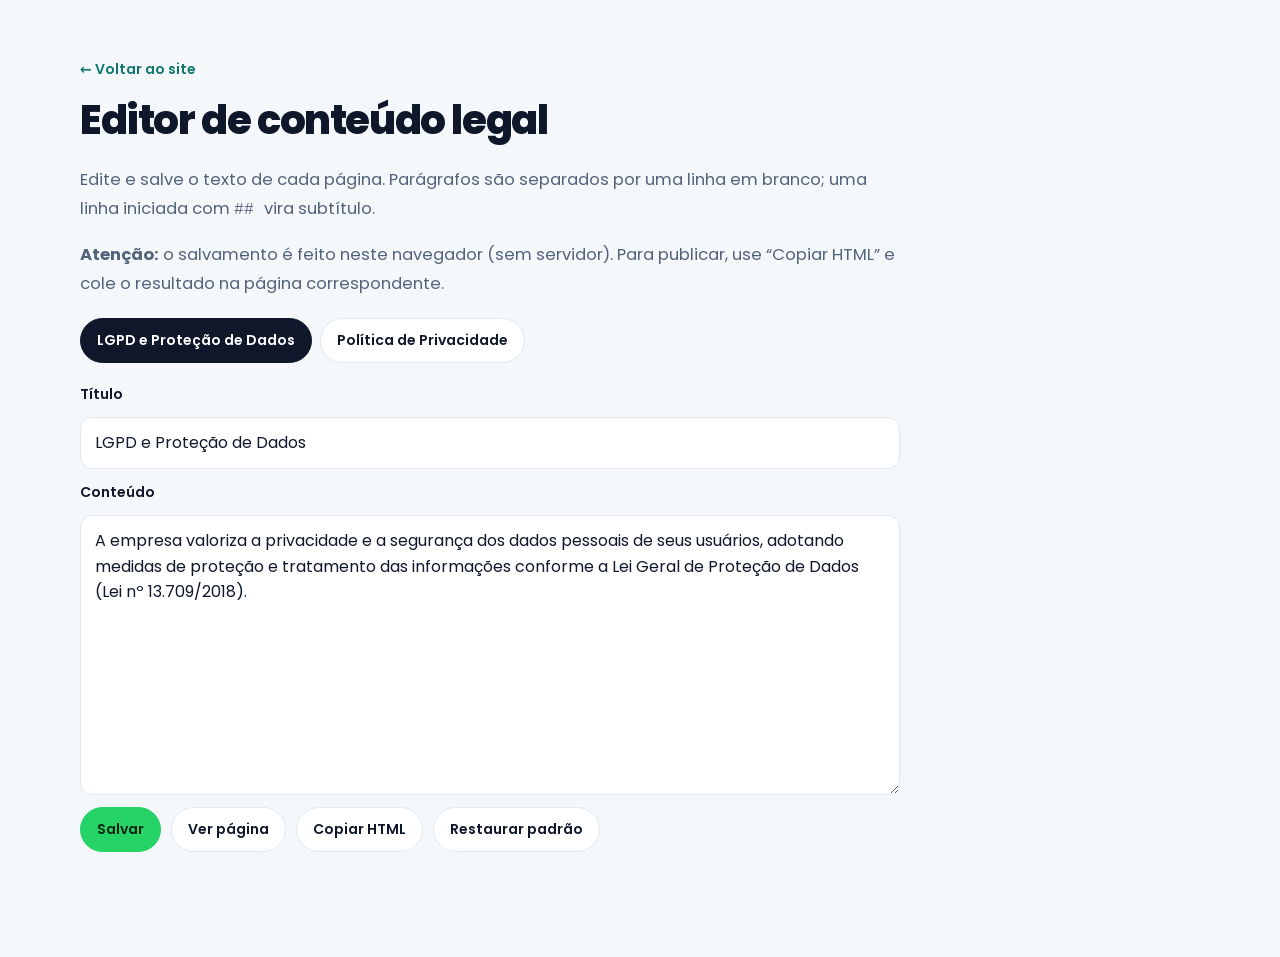
==== admin-conteudo/index.html @ b0729190 "feat: add legal content management system and local dev server - Add local development server (_srv." ====
<!DOCTYPE html>
<html lang="pt-BR">
<head>
<meta charset="UTF-8">
<meta name="viewport" content="width=device-width, initial-scale=1">
<meta name="robots" content="noindex,nofollow">
<title>Editor de conteúdo legal | ON Solutions Brasil</title>
<link rel="icon" type="image/png" href="../assets/img/on-solutions-logo.png">
<link href="https://fonts.googleapis.com/css2?family=Poppins:wght@400;500;600;700;800&display=swap" rel="stylesheet">
<link rel="stylesheet" href="../css/styles.css?v=3">
</head>
<body>
<main class="legal"><div class="w"><div class="legal-box">
  <a class="legal-back" href="../">&larr; Voltar ao site</a>
  <h1 class="t2">Editor de conteúdo legal</h1>
  <p>Edite e salve o texto de cada página. Parágrafos são separados por uma linha em branco; uma linha iniciada com <code>## </code> vira subtítulo.</p>
  <p><strong>Atenção:</strong> o salvamento é feito neste navegador (sem servidor). Para publicar, use “Copiar HTML” e cole o resultado na página correspondente.</p>

  <div class="ed-tabs" role="tablist" aria-label="Página">
    <button type="button" role="tab" data-page="lgpd" aria-selected="true">LGPD e Proteção de Dados</button>
    <button type="button" role="tab" data-page="politica-de-privacidade" aria-selected="false">Política de Privacidade</button>
  </div>

  <form class="ed" id="ed" autocomplete="off">
    <label for="ed-title">Título</label>
    <input id="ed-title" type="text" maxlength="120">
    <label for="ed-body">Conteúdo</label>
    <textarea id="ed-body"></textarea>
    <div class="ed-act">
      <button type="submit" class="pri">Salvar</button>
      <button type="button" id="ed-view">Ver página</button>
      <button type="button" id="ed-copy">Copiar HTML</button>
      <button type="button" id="ed-reset">Restaurar padrão</button>
    </div>
    <div class="ed-msg" id="ed-msg" role="status" aria-live="polite"></div>
  </form>
</div></div></main>
<script src="../js/legal.js?v=1"></script>
<script>
(function () {
  "use strict";
  var DEFAULTS = {
    "lgpd": {
      title: "LGPD e Proteção de Dados",
      body: "A empresa valoriza a privacidade e a segurança dos dados pessoais de seus usuários, adotando medidas de proteção e tratamento das informações conforme a Lei Geral de Proteção de Dados (Lei nº 13.709/2018)."
    },
    "politica-de-privacidade": {
      title: "Política de Privacidade",
      body: "As informações fornecidas pelos usuários, como nome, e-mail e telefone, poderão ser utilizadas para atendimento, comunicação e prestação dos serviços oferecidos pela empresa, respeitando as finalidades informadas e a legislação aplicável."
    }
  };
  var cur = "lgpd";
  var t = document.getElementById("ed-title"), b = document.getElementById("ed-body"), m = document.getElementById("ed-msg");
  function msg(s) { m.textContent = s; }
  function esc(s) { return s.replace(/&/g, "&amp;").replace(/</g, "&lt;").replace(/>/g, "&gt;"); }
  function load() {
    var d = window.ONLegal.load(cur) || DEFAULTS[cur];
    t.value = d.title; b.value = d.body; msg("");
  }
  document.querySelectorAll("[data-page]").forEach(function (btn) {
    btn.addEventListener("click", function () {
      cur = btn.getAttribute("data-page");
      document.querySelectorAll("[data-page]").forEach(function (o) { o.setAttribute("aria-selected", String(o === btn)); });
      load();
    });
  });
  document.getElementById("ed").addEventListener("submit", function (e) {
    e.preventDefault();
    if (!t.value.trim() || !b.value.trim()) { msg("Preencha título e conteúdo."); return; }
    window.ONLegal.save(cur, { title: t.value.trim(), body: b.value });
    msg("Conteúdo salvo.");
  });
  document.getElementById("ed-view").addEventListener("click", function () { window.open("../" + cur + "/", "_blank"); });
  document.getElementById("ed-reset").addEventListener("click", function () {
    window.ONLegal.reset(cur); load(); msg("Conteúdo padrão restaurado.");
  });
  document.getElementById("ed-copy").addEventListener("click", function () {
    var html = "<h1 class=\"t2 legal-h\">" + esc(t.value.trim()) + "</h1>\n" +
      b.value.replace(/\r\n/g, "\n").split(/\n{2,}/).map(function (x) { return x.trim(); }).filter(Boolean).map(function (x) {
        return x.indexOf("## ") === 0 ? "<h2>" + esc(x.slice(3)) + "</h2>" : "<p>" + esc(x) + "</p>";
      }).join("\n");
    if (navigator.clipboard) navigator.clipboard.writeText(html).then(function () { msg("HTML copiado."); }, function () { msg("Não foi possível copiar."); });
    else msg("Copiar não é suportado neste navegador.");
  });
  load();
})();
</script>
</body>
</html>
---- css/styles.css ----
:root{
  --ink:#0B1220;
  --navy:#0F172A;
  --bg:#F5F8FB;
  --line:#E2E8F0;
  --text:#0F172A;
  --soft:#52627A;
  --mint:#5EEAD4;
  --teal:#0D9488;
  --tealD:#0F766E;
  --wa:#25D366;
  --waD:#1EBE5B;
  --font:"Poppins","Segoe UI",system-ui,-apple-system,sans-serif;
}
*,*::before,*::after{box-sizing:border-box}
html{scroll-behavior:smooth;-webkit-text-size-adjust:100%}
body{margin:0;font-family:var(--font);color:var(--text);background:var(--bg);line-height:1.6;font-size:16px;-webkit-font-smoothing:antialiased;overflow-x:hidden}
h1,h2,h3,p,ul{margin:0}
ul{padding:0;list-style:none}
a{color:inherit}
img{display:block;max-width:100%}
.w{width:min(1120px,100% - 40px);margin-inline:auto}
:focus-visible{outline:3px solid var(--teal);outline-offset:3px;border-radius:10px}
.top :focus-visible,.hero :focus-visible,.proof :focus-visible,.final :focus-visible,.sticky :focus-visible{outline-color:var(--mint)}

/* ---------- Header ---------- */
.top{position:sticky;top:0;z-index:50;background:rgba(11,18,32,.92);backdrop-filter:blur(12px);-webkit-backdrop-filter:blur(12px);border-bottom:1px solid rgba(255,255,255,.08);transition:transform .3s ease}
.top.hide{transform:translateY(-100%)}
.top-in{display:flex;align-items:center;justify-content:space-between;height:60px;gap:12px}
.brand{display:flex;align-items:center;gap:10px;color:#fff;font-weight:600;font-size:15px;letter-spacing:-.02em;white-space:nowrap}
.brand img{width:32px;height:32px}
/* Marca textual (placeholder do logotipo raster da ON Solutions) */
.brand-mark{flex:none;width:32px;height:32px;border-radius:9px;background:linear-gradient(135deg,#0F2D3A,#134E4A);color:var(--mint);font-weight:800;font-size:13px;letter-spacing:.02em;display:grid;place-items:center}
.top-r{display:flex;align-items:center;gap:18px}
.top-phone{display:none;color:#CBD5E1;font-weight:500;font-size:15px;text-decoration:none}
.top-phone:hover{color:var(--mint)}
.top-btn{display:inline-flex;align-items:center;gap:8px;background:var(--wa);color:#06240F;font-weight:700;font-size:14px;padding:10px 16px;border-radius:999px;text-decoration:none;white-space:nowrap}
.top-btn svg{width:18px;height:18px;fill:currentColor}
@media(max-width:400px){.brand .br{display:none}}

/* ---------- Hero ---------- */
.hero{background:radial-gradient(90% 70% at 100% 0%,rgba(94,234,212,.22),transparent 60%),radial-gradient(80% 60% at 0% 100%,rgba(13,148,136,.32),transparent 62%),linear-gradient(165deg,#0B1220 0%,#0F2D3A 62%,#134E4A 100%);color:#fff;padding:40px 0 64px}
.hero-grid{display:grid;gap:40px}
.badge{display:inline-flex;align-items:center;gap:8px;font-size:13px;font-weight:600;color:var(--mint);background:rgba(94,234,212,.10);border:1px solid rgba(94,234,212,.30);padding:7px 14px;border-radius:999px}
.badge i{width:8px;height:8px;border-radius:50%;background:var(--mint);animation:ping 2s infinite}
@keyframes ping{0%{box-shadow:0 0 0 0 rgba(94,234,212,.6)}70%,100%{box-shadow:0 0 0 10px rgba(94,234,212,0)}}
.h{font-size:clamp(29px,8.4vw,54px);line-height:1.08;font-weight:800;letter-spacing:-.04em;margin-top:22px}
.h mark{background:none;color:var(--mint)}
.sub{margin-top:22px;font-size:clamp(17px,4.5vw,20px);line-height:1.6;color:#CBD7E4;max-width:560px}
.points{display:none}
.trust{display:flex;flex-wrap:wrap;gap:12px 20px;margin-top:30px;font-size:13.5px;color:#B7C6D8}
.trust span{display:inline-flex;align-items:center;gap:7px}
.trust span::before,.points li::before,.offer li::before{content:"";flex:none;width:16px;height:16px;border-radius:50%;background:var(--mint) url("data:image/svg+xml,%3Csvg xmlns='http://www.w3.org/2000/svg' viewBox='0 0 24 24' fill='none' stroke='%230B1220' stroke-width='4' stroke-linecap='round' stroke-linejoin='round'%3E%3Cpath d='M5 12.5l4.5 4.5L19 7.5'/%3E%3C/svg%3E") center/10px no-repeat}

/* ---------- Card WhatsApp (hero) ---------- */
.chat{display:block;text-decoration:none;color:#fff;background:rgba(255,255,255,.06);border:1px solid rgba(255,255,255,.14);border-radius:28px;padding:20px;backdrop-filter:blur(8px);-webkit-backdrop-filter:blur(8px)}
.chat-head{display:flex;align-items:center;gap:10px;padding:4px 6px 16px;border-bottom:1px solid rgba(255,255,255,.10)}
.chat-head img{width:38px;height:38px;border-radius:50%;background:#0B1220;padding:4px}
/* Marca textual (placeholder do logotipo raster da ON Solutions) no card do WhatsApp */
.chat-mark{flex:none;width:38px;height:38px;border-radius:50%;background:#0B1220;color:var(--mint);font-weight:800;font-size:14px;display:grid;place-items:center}
.chat-head b{display:block;font-size:15px;line-height:1.2}
.chat-head small{font-size:12px;color:#9FB2C7}
.chat-body{padding:22px 4px 6px;display:flex;flex-direction:column;gap:16px}
.bubble{align-self:flex-end;max-width:92%;background:#005C4B;color:#E9FFF7;border-radius:16px 16px 4px 16px;padding:15px 17px;font-size:15px;line-height:1.45;box-shadow:0 8px 18px -10px rgba(0,0,0,.6)}
.chat-hint{font-size:12.5px;color:#9FB2C7;text-align:center}

/* ---------- CTA ---------- */
.cta{position:relative;display:flex;align-items:center;justify-content:center;gap:12px;width:100%;min-height:62px;padding:16px 22px;border-radius:18px;background:var(--wa);color:#06240F;font-family:inherit;font-weight:700;font-size:18px;line-height:1.2;text-decoration:none;text-align:center;box-shadow:0 14px 34px -10px rgba(37,211,102,.65),inset 0 -3px 0 rgba(0,0,0,.12);overflow:hidden;transition:transform .15s,background .15s;-webkit-tap-highlight-color:transparent}
.cta:hover{background:var(--waD)}
.cta:active{transform:translateY(1px) scale(.99)}
.cta svg{width:26px;height:26px;flex:none;fill:currentColor}
.cta .arr{width:22px;height:22px;fill:none;stroke:currentColor;stroke-width:2.6;stroke-linecap:round;stroke-linejoin:round}
.cta::after{content:"";position:absolute;inset:0;background:linear-gradient(110deg,transparent 30%,rgba(255,255,255,.45) 50%,transparent 70%);transform:translateX(-120%);animation:shine 3.4s ease-in-out infinite;pointer-events:none}
@keyframes shine{0%,55%{transform:translateX(-120%)}100%{transform:translateX(120%)}}

/* ---------- Secoes ---------- */
.sec{padding:76px 0}
.sec-w{background:#fff}
.eyebrow{font-size:13px;font-weight:700;color:var(--tealD);letter-spacing:.02em}
.t2{font-size:clamp(26px,6.8vw,40px);line-height:1.14;font-weight:800;letter-spacing:-.035em;margin-top:14px}
.lead2{margin-top:18px;color:var(--soft);font-size:16.5px;line-height:1.65;max-width:600px}

/* ---------- Dores ---------- */
.pains{display:grid;gap:16px;margin-top:36px}
.pain{display:flex;align-items:center;gap:14px;width:100%;min-height:80px;padding:18px 20px;border-radius:18px;background:#fff;border:1.5px solid var(--line);font-family:inherit;font-weight:600;font-size:17px;line-height:1.4;letter-spacing:-.01em;color:inherit;text-align:left;cursor:pointer;transition:border-color .15s,background .15s,transform .15s;-webkit-tap-highlight-color:transparent}
.pain:hover{border-color:#9DDBB8}
.pain:active{transform:scale(.99)}
.pain .qt{flex:1}
.pain .ck{flex:none;width:30px;height:30px;border-radius:50%;border:2px solid #C5D0DD;display:grid;place-items:center;transition:background .15s,border-color .15s}
.pain .ck svg{width:16px;height:16px;fill:none;stroke:#fff;stroke-width:3.4;stroke-linecap:round;stroke-linejoin:round;opacity:0}
.pain[aria-pressed=true]{border-color:var(--wa);background:#F0FFF6}
.pain[aria-pressed=true] .ck{background:var(--wa);border-color:var(--wa)}
.pain[aria-pressed=true] .ck svg{opacity:1}
.pains-hint{margin-top:22px;font-size:14px;color:var(--soft);text-align:center;min-height:21px}

/* ---------- Beneficios ---------- */
.bens{display:grid;gap:20px;margin-top:40px}
.ben{background:var(--bg);border:1px solid var(--line);border-radius:22px;padding:28px 26px}
.bi{width:46px;height:46px;border-radius:14px;background:linear-gradient(135deg,#0F2D3A,#134E4A);display:grid;place-items:center;margin-bottom:20px}
.bi svg{width:24px;height:24px;stroke:var(--mint);fill:none;stroke-width:2;stroke-linecap:round;stroke-linejoin:round}
.ben h3{font-size:18px;font-weight:700;letter-spacing:-.02em;line-height:1.25}
.ben p{margin-top:10px;color:var(--soft);font-size:15px;line-height:1.6}

/* ---------- Clientes e indicadores ---------- */
.proof{background:#0B1220;color:#fff}
.proof .eyebrow{color:var(--mint)}
.stats{display:grid;grid-template-columns:1fr 1fr;gap:16px;margin-top:34px}
.stat{background:rgba(255,255,255,.06);border:1px solid rgba(255,255,255,.12);border-radius:18px;padding:22px}
.stat b{display:block;font-size:34px;font-weight:800;letter-spacing:-.04em;line-height:1;color:var(--mint)}
.stat span{display:block;margin-top:6px;font-size:13px;color:#B7C6D8}
.stat.wide{grid-column:1/-1}
.stat.wide b{font-size:26px}

/* ---------- Carrossel ---------- */
.marq{margin-top:36px;overflow-x:auto;scrollbar-width:none;-webkit-mask-image:linear-gradient(90deg,transparent,#000 8%,#000 92%,transparent);mask-image:linear-gradient(90deg,transparent,#000 8%,#000 92%,transparent)}
.marq::-webkit-scrollbar{display:none}
.marq.is-looping{overflow:hidden}
.track{display:flex;width:max-content}
.marq.is-looping .track{animation:mq var(--dur,40s) linear infinite;will-change:transform}
.marq.is-looping.is-paused .track{animation-play-state:paused}
@keyframes mq{to{transform:translateX(calc(-1 * var(--shift,50%)))}}
.chip{flex:none;width:176px;height:70px;margin-right:16px;background:#fff;border-radius:14px;display:flex;align-items:center;justify-content:center;padding:10px 16px}
.chip img{max-width:136px;max-height:42px;width:auto;height:auto;object-fit:contain}
.chip .wm{font-weight:700;font-size:19px;letter-spacing:-.03em;color:#0F172A}

/* ---------- Como funciona ---------- */
.steps2{display:grid;gap:16px;margin-top:34px}
.st{display:flex;gap:18px;align-items:flex-start;background:#fff;border:1px solid var(--line);border-radius:22px;padding:24px 22px}
.st .n{flex:none;width:44px;height:44px;border-radius:14px;background:var(--navy);color:var(--mint);font-weight:800;font-size:20px;display:grid;place-items:center}
.st b{display:block;font-size:17px;line-height:1.3}
.st p{color:var(--soft);font-size:15px;margin-top:6px;line-height:1.6}

/* ---------- Oferta ---------- */
.offer{background:linear-gradient(160deg,#0F2D3A,#134E4A);border-radius:28px;color:#fff;padding:34px 26px}
.offer .t2{margin-top:10px}
.offer ul{display:grid;gap:16px;margin:24px 0 0}
.offer li{display:flex;gap:12px;align-items:flex-start;font-size:16.5px;line-height:1.4}
.offer li::before{margin-top:2px;width:20px;height:20px;background-size:12px}

/* ---------- FAQ ---------- */
.faq{display:grid;gap:14px;margin-top:34px}
details{background:#fff;border:1px solid var(--line);border-radius:16px}
summary{cursor:pointer;list-style:none;padding:22px;font-weight:600;font-size:16.5px;display:flex;justify-content:space-between;gap:12px;align-items:center;min-height:58px;-webkit-tap-highlight-color:transparent}
summary::-webkit-details-marker{display:none}
summary::after{content:"+";font-size:26px;line-height:1;color:var(--tealD);flex:none}
details[open] summary::after{content:"\2013"}
details p{padding:0 22px 22px;color:var(--soft);font-size:15.5px;line-height:1.7}
/* Centraliza todo o bloco da secao de duvidas (cabecalho + faq) */
#duvidas .eyebrow,#duvidas .t2{text-align:center}
#duvidas .eyebrow,#duvidas .t2,#duvidas .faq{max-width:820px;margin-left:auto;margin-right:auto}

/* ---------- CTA final ---------- */
.final{background:radial-gradient(90% 80% at 50% 0%,rgba(94,234,212,.18),transparent 60%),#0B1220;color:#fff;text-align:center;padding:84px 0 92px}
.final .h2{font-size:clamp(28px,7.4vw,44px);font-weight:800;letter-spacing:-.04em;line-height:1.08}
.final p.lead3{color:#C0CEDC;margin:20px auto 0;max-width:520px;font-size:16.5px;line-height:1.65}
.note{margin-top:18px;font-size:13.5px;color:#93A7BD}

/* ---------- Footer ---------- */
.foot{background:#070D18;color:#8FA2B8;padding:40px 0 calc(28px + 84px);font-size:13.5px}
.foot-in{display:grid;gap:14px}
.foot a{color:#B7C6D8;text-decoration:none}
.foot a:hover{text-decoration:underline}
.foot .lk{display:flex;flex-wrap:wrap;gap:6px 18px}

/* ---------- Botao fixo ---------- */
.sticky{position:fixed;left:0;right:0;bottom:0;z-index:60;padding:10px 14px calc(10px + env(safe-area-inset-bottom));background:rgba(11,18,32,.94);backdrop-filter:blur(12px);-webkit-backdrop-filter:blur(12px);border-top:1px solid rgba(255,255,255,.10);animation:up .5s .5s both}
@keyframes up{from{transform:translateY(110%)}to{transform:none}}
.sticky .cta{min-height:58px;font-size:17px;max-width:520px;margin-inline:auto;box-shadow:0 10px 26px -10px rgba(37,211,102,.6),inset 0 -3px 0 rgba(0,0,0,.12)}

/* ---------- Breakpoints pequenos ---------- */
@media(max-width:430px){.cta .arr{display:none}.cta{padding:16px 16px;font-size:17px;gap:10px}}
@media(max-width:400px){}
@media(max-width:380px){.w{width:min(1120px,100% - 32px)}.cta,.sticky .cta{font-size:16px;gap:10px;padding:14px 14px}}
@media(max-width:340px){.cta,.sticky .cta{font-size:14.5px;gap:8px;padding:14px 10px}.cta svg{width:22px;height:22px}}

/* ---------- Desktop ---------- */
@media(min-width:860px){
  .w{width:min(1120px,100% - 64px)}
  .top-in{height:68px}
  .top-phone{display:block}
  .hero{padding:96px 0 120px}
  .hero-grid{grid-template-columns:1.1fr .9fr;align-items:center;gap:80px}
  .points{display:grid;gap:10px;margin-top:20px;font-size:16.5px;color:#E2E8F0}
  .points li{display:flex;gap:10px;align-items:center}
  .sec{padding:120px 0}
  .lead2{font-size:17.5px}
  .pains{grid-template-columns:1fr 1fr;gap:20px}
  .bens{grid-template-columns:repeat(4,1fr);gap:24px}
  .steps2{grid-template-columns:repeat(3,1fr);gap:20px}
  .stats{grid-template-columns:repeat(3,1fr)}
  .stat.wide{grid-column:auto}
  .stat.wide b{font-size:26px}
  .offer{padding:52px 56px;display:grid;grid-template-columns:1.2fr 1fr;gap:48px;align-items:center}
  .offer ul{margin:0}
  .foot-in{grid-template-columns:1fr auto;align-items:center}
  .faq{max-width:820px;margin-left:auto;margin-right:auto}
}

/* ---------- Reduzir movimento ---------- */
@media(prefers-reduced-motion:reduce){
  *{animation:none!important;transition:none!important}
  html{scroll-behavior:auto}
}

/* ---------- Paginas legais e editor de conteudo ---------- */
.legal{padding:56px 0 72px;min-height:60vh}
.legal-box{max-width:820px}
.legal-box h1{margin:0 0 22px}
.legal-box h2{font-size:20px;font-weight:700;letter-spacing:-.02em;margin:28px 0 8px}
.legal-box p{color:var(--soft);font-size:16.5px;line-height:1.75;margin:0 0 16px}
.legal-back{display:inline-block;margin-bottom:18px;font-size:14px;color:var(--tealD);text-decoration:none;font-weight:600}
.legal-back:hover{text-decoration:underline}
.ed{display:grid;gap:12px;margin-top:20px}
.ed label{font-weight:600;font-size:14px}
.ed input,.ed textarea{width:100%;box-sizing:border-box;font:inherit;padding:12px 14px;border:1px solid var(--line);border-radius:12px;background:#fff;color:var(--text)}
.ed textarea{min-height:280px;resize:vertical;line-height:1.6}
.ed-tabs{display:flex;gap:8px;flex-wrap:wrap;margin-top:20px}
.ed-tabs button,.ed-act button{font:inherit;font-weight:600;font-size:14px;padding:10px 16px;border-radius:999px;border:1px solid var(--line);background:#fff;color:var(--text);cursor:pointer}
.ed-tabs button[aria-selected=true]{background:var(--navy);color:#fff;border-color:var(--navy)}
.ed-act{display:flex;gap:10px;flex-wrap:wrap}
.ed-act .pri{background:var(--wa);border-color:var(--wa);color:#06240F}
.ed-msg{min-height:22px;font-size:14px;color:var(--tealD);font-weight:600}
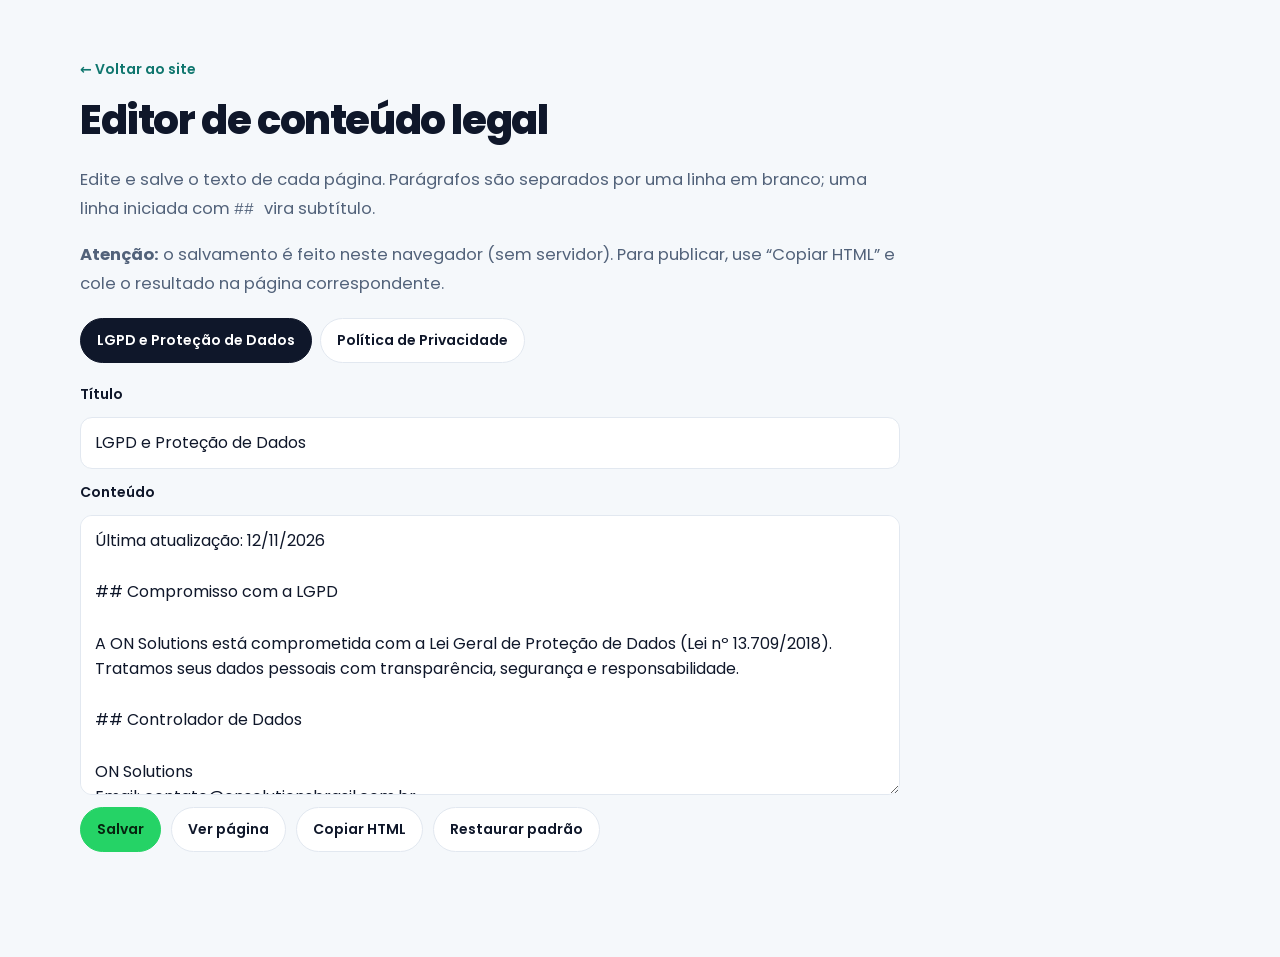
==== commit c611a2c6: "feat(legal): update LGPD and privacy policy content with comprehensive compliance details - Remove t" ====
--- a/admin-conteudo/index.html
+++ b/admin-conteudo/index.html
@@ -35,18 +35,57 @@
     <div class="ed-msg" id="ed-msg" role="status" aria-live="polite"></div>
   </form>
 </div></div></main>
-<script src="../js/legal.js?v=1"></script>
+<script src="../js/legal.js?v=2"></script>
 <script>
 (function () {
   "use strict";
+  function J(a) { return a.join("\n\n"); }
   var DEFAULTS = {
     "lgpd": {
       title: "LGPD e Proteção de Dados",
-      body: "A empresa valoriza a privacidade e a segurança dos dados pessoais de seus usuários, adotando medidas de proteção e tratamento das informações conforme a Lei Geral de Proteção de Dados (Lei nº 13.709/2018)."
+      body: J([
+        "Última atualização: 12/11/2026",
+        "## Compromisso com a LGPD",
+        "A ON Solutions está comprometida com a Lei Geral de Proteção de Dados (Lei nº 13.709/2018). Tratamos seus dados pessoais com transparência, segurança e responsabilidade.",
+        "## Controlador de Dados",
+        "ON Solutions\nEmail: contato@onsolutionsbrasil.com.br",
+        "## Bases Legais para Tratamento",
+        "- Consentimento: Newsletter, cookies de marketing\n- Execução de contrato: Prestação de serviços contratados\n- Interesse legítimo: Análises de uso, melhoria dos serviços\n- Obrigação legal: Cumprimento de legislação fiscal e tributária",
+        "## Seus Direitos como Titular",
+        "Conforme a LGPD, você possui os seguintes direitos:",
+        "- Confirmação da existência de tratamento\n- Acesso aos dados\n- Correção de dados incompletos ou desatualizados\n- Anonimização, bloqueio ou eliminação de dados desnecessários\n- Portabilidade dos dados\n- Eliminação dos dados tratados com consentimento\n- Informação sobre compartilhamento\n- Possibilidade de não fornecer consentimento e consequências\n- Revogação do consentimento",
+        "## Como Exercer seus Direitos",
+        "Para exercer qualquer um dos direitos listados acima, entre em contato conosco através do email: contato@onsolutionsbrasil.com.br",
+        "Responderemos sua solicitação em até 15 dias úteis.",
+        "## Segurança",
+        "Implementamos medidas de segurança técnicas e administrativas para proteger os dados pessoais, incluindo criptografia, controle de acesso, backups e monitoramento.",
+        "## Retenção de Dados",
+        "Mantemos seus dados pessoais apenas pelo tempo necessário para as finalidades para as quais foram coletados, ou conforme exigido por lei."
+      ])
     },
     "politica-de-privacidade": {
       title: "Política de Privacidade",
-      body: "As informações fornecidas pelos usuários, como nome, e-mail e telefone, poderão ser utilizadas para atendimento, comunicação e prestação dos serviços oferecidos pela empresa, respeitando as finalidades informadas e a legislação aplicável."
+      body: J([
+        "Última atualização: 12/11/2026",
+        "## 1. Informações que Coletamos",
+        "A ON Solutions coleta informações pessoais que você nos fornece voluntariamente ao entrar em contato, assinar nossa newsletter, solicitar orçamentos ou utilizar nossos serviços. As informações podem incluir:",
+        "- Nome completo\n- Endereço de email\n- Número de telefone\n- Nome da empresa\n- Informações de projeto",
+        "## 2. Como Utilizamos suas Informações",
+        "Utilizamos as informações coletadas para:",
+        "- Responder às suas solicitações e mensagens\n- Enviar orçamentos e propostas comerciais\n- Enviar comunicações sobre nossos serviços (com consentimento)\n- Melhorar nossos serviços e experiência do usuário\n- Cumprir obrigações legais",
+        "## 3. Compartilhamento de Dados",
+        "Não vendemos, alugamos ou compartilhamos suas informações pessoais com terceiros para fins de marketing. Podemos compartilhar informações com:",
+        "- Prestadores de serviço que nos auxiliam na operação do negócio\n- Autoridades legais, quando exigido por lei",
+        "## 4. Segurança dos Dados",
+        "Implementamos medidas técnicas e organizacionais para proteger suas informações contra acesso não autorizado, alteração, divulgação ou destruição.",
+        "## 5. Seus Direitos",
+        "Você tem o direito de:",
+        "- Acessar seus dados pessoais\n- Solicitar correção de dados incorretos\n- Solicitar exclusão de seus dados\n- Revogar consentimento\n- Solicitar portabilidade dos dados",
+        "## 6. Cookies",
+        "Utilizamos cookies para melhorar sua experiência em nosso site. Consulte nossa Política de Cookies para mais informações.",
+        "## 7. Contato",
+        "Para dúvidas sobre esta política ou exercer seus direitos, entre em contato conosco pelo email: contato@onsolutionsbrasil.com.br"
+      ])
     }
   };
   var cur = "lgpd";
@@ -77,7 +116,7 @@
   document.getElementById("ed-copy").addEventListener("click", function () {
     var html = "<h1 class=\"t2 legal-h\">" + esc(t.value.trim()) + "</h1>\n" +
       b.value.replace(/\r\n/g, "\n").split(/\n{2,}/).map(function (x) { return x.trim(); }).filter(Boolean).map(function (x) {
-        return x.indexOf("## ") === 0 ? "<h2>" + esc(x.slice(3)) + "</h2>" : "<p>" + esc(x) + "</p>";
+        var ls = x.split("\n"); if (x.indexOf("## ") === 0) return "<h2>" + esc(x.slice(3)) + "</h2>"; if (ls.every(function (l) { return l.indexOf("- ") === 0; })) return "<ul>" + ls.map(function (l) { return "<li>" + esc(l.slice(2)) + "</li>"; }).join("") + "</ul>"; return "<p>" + esc(x) + "</p>";
       }).join("\n");
     if (navigator.clipboard) navigator.clipboard.writeText(html).then(function () { msg("HTML copiado."); }, function () { msg("Não foi possível copiar."); });
     else msg("Copiar não é suportado neste navegador.");
--- a/css/styles.css
+++ b/css/styles.css
@@ -220,3 +220,8 @@
 .ed-act{display:flex;gap:10px;flex-wrap:wrap}
 .ed-act .pri{background:var(--wa);border-color:var(--wa);color:#06240F}
 .ed-msg{min-height:22px;font-size:14px;color:var(--tealD);font-weight:600}
+.legal-box ul{margin:0 0 16px;padding-left:22px;color:var(--soft);font-size:16.5px;line-height:1.75}
+.legal-box li{margin-bottom:4px}
+.legal .eyebrow{margin-bottom:6px}
+.top-back{color:var(--mint);font-weight:600;font-size:14px;text-decoration:none}
+.top-back:hover{text-decoration:underline}
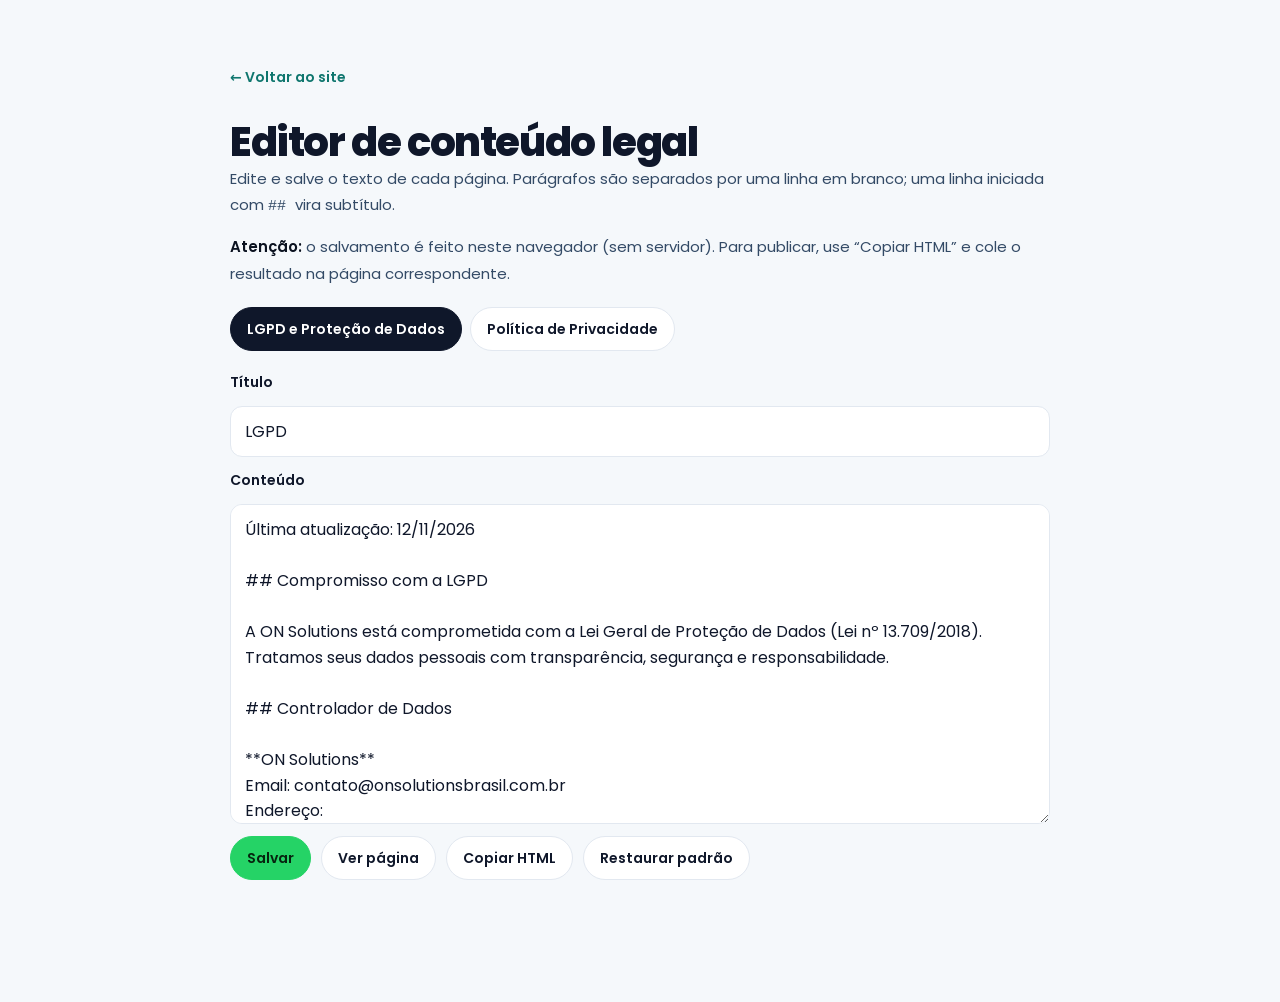
==== commit bd1a47b5: "feat(legal): redesign legal pages with hero section and improve content editor - Add hero section wi" ====
--- a/admin-conteudo/index.html
+++ b/admin-conteudo/index.html
@@ -7,7 +7,7 @@
 <title>Editor de conteúdo legal | ON Solutions Brasil</title>
 <link rel="icon" type="image/png" href="../assets/img/on-solutions-logo.png">
 <link href="https://fonts.googleapis.com/css2?family=Poppins:wght@400;500;600;700;800&display=swap" rel="stylesheet">
-<link rel="stylesheet" href="../css/styles.css?v=3">
+<link rel="stylesheet" href="../css/styles.css?v=4">
 </head>
 <body>
 <main class="legal"><div class="w"><div class="legal-box">
@@ -35,22 +35,22 @@
     <div class="ed-msg" id="ed-msg" role="status" aria-live="polite"></div>
   </form>
 </div></div></main>
-<script src="../js/legal.js?v=2"></script>
+<script src="../js/legal.js?v=3"></script>
 <script>
 (function () {
   "use strict";
   function J(a) { return a.join("\n\n"); }
   var DEFAULTS = {
     "lgpd": {
-      title: "LGPD e Proteção de Dados",
+      title: "LGPD",
       body: J([
         "Última atualização: 12/11/2026",
         "## Compromisso com a LGPD",
         "A ON Solutions está comprometida com a Lei Geral de Proteção de Dados (Lei nº 13.709/2018). Tratamos seus dados pessoais com transparência, segurança e responsabilidade.",
         "## Controlador de Dados",
-        "ON Solutions\nEmail: contato@onsolutionsbrasil.com.br",
+        "**ON Solutions**\nEmail: contato@onsolutionsbrasil.com.br\nEndereço:",
         "## Bases Legais para Tratamento",
-        "- Consentimento: Newsletter, cookies de marketing\n- Execução de contrato: Prestação de serviços contratados\n- Interesse legítimo: Análises de uso, melhoria dos serviços\n- Obrigação legal: Cumprimento de legislação fiscal e tributária",
+        "- **Consentimento:** Newsletter, cookies de marketing\n- **Execução de contrato:** Prestação de serviços contratados\n- **Interesse legítimo:** Análises de uso, melhoria dos serviços\n- **Obrigação legal:** Cumprimento de legislação fiscal e tributária",
         "## Seus Direitos como Titular",
         "Conforme a LGPD, você possui os seguintes direitos:",
         "- Confirmação da existência de tratamento\n- Acesso aos dados\n- Correção de dados incompletos ou desatualizados\n- Anonimização, bloqueio ou eliminação de dados desnecessários\n- Portabilidade dos dados\n- Eliminação dos dados tratados com consentimento\n- Informação sobre compartilhamento\n- Possibilidade de não fornecer consentimento e consequências\n- Revogação do consentimento",
@@ -114,10 +114,10 @@
     window.ONLegal.reset(cur); load(); msg("Conteúdo padrão restaurado.");
   });
   document.getElementById("ed-copy").addEventListener("click", function () {
-    var html = "<h1 class=\"t2 legal-h\">" + esc(t.value.trim()) + "</h1>\n" +
-      b.value.replace(/\r\n/g, "\n").split(/\n{2,}/).map(function (x) { return x.trim(); }).filter(Boolean).map(function (x) {
-        var ls = x.split("\n"); if (x.indexOf("## ") === 0) return "<h2>" + esc(x.slice(3)) + "</h2>"; if (ls.every(function (l) { return l.indexOf("- ") === 0; })) return "<ul>" + ls.map(function (l) { return "<li>" + esc(l.slice(2)) + "</li>"; }).join("") + "</ul>"; return "<p>" + esc(x) + "</p>";
-      }).join("\n");
+    // Mesma marcacao que a pagina publica gera (conteudo interno do <article>)
+    var tmp = document.createElement("div");
+    window.ONLegal.render(tmp, { title: t.value.trim(), body: b.value });
+    var html = tmp.innerHTML.replace(/<\/(p|h2|ul|div|li)>/g, "</$1>\n");
     if (navigator.clipboard) navigator.clipboard.writeText(html).then(function () { msg("HTML copiado."); }, function () { msg("Não foi possível copiar."); });
     else msg("Copiar não é suportado neste navegador.");
   });
--- a/css/styles.css
+++ b/css/styles.css
@@ -202,26 +202,40 @@
   html{scroll-behavior:auto}
 }
 
-/* ---------- Paginas legais e editor de conteudo ---------- */
-.legal{padding:56px 0 72px;min-height:60vh}
-.legal-box{max-width:820px}
-.legal-box h1{margin:0 0 22px}
-.legal-box h2{font-size:20px;font-weight:700;letter-spacing:-.02em;margin:28px 0 8px}
-.legal-box p{color:var(--soft);font-size:16.5px;line-height:1.75;margin:0 0 16px}
-.legal-back{display:inline-block;margin-bottom:18px;font-size:14px;color:var(--tealD);text-decoration:none;font-weight:600}
-.legal-back:hover{text-decoration:underline}
+
+/* ---------- Paginas legais (LGPD / Politica) ---------- */
+.lhero{background:radial-gradient(70% 120% at 50% 130%,rgba(94,234,212,.28),transparent 65%),linear-gradient(180deg,#0B1220 0%,#0E2530 55%,#134E4A 100%);color:#fff;padding:26px 0 46px}
+.crumb{display:flex;gap:8px;align-items:center;font-size:12px;color:#B7C6D8;margin-bottom:22px}
+.crumb a{color:#fff;text-decoration:none}
+.crumb a:hover{text-decoration:underline}
+.crumb i{font-style:normal;opacity:.6}
+.lhero h1{font-size:clamp(30px,5.2vw,44px);font-weight:800;letter-spacing:-.035em;line-height:1.1}
+.lhero p{margin-top:14px;font-size:clamp(15px,2.4vw,18px);color:#CFE0EA}
+.legal{padding:64px 0 90px;min-height:50vh}
+.legal-box{max-width:820px;margin-inline:auto}
+.upd{display:inline-flex;align-items:center;gap:8px;background:#E7FAF4;border:1px solid #B5EDE0;color:var(--tealD);border-radius:999px;padding:5px 14px;font-size:12.5px;margin:0 0 26px}
+.upd svg{width:14px;height:14px;fill:none;stroke:currentColor;stroke-width:2}
+.legal-box h2{font-size:20px;font-weight:700;letter-spacing:-.02em;color:var(--ink);margin:34px 0 10px;line-height:1.3}
+.legal-box h2:first-of-type{margin-top:0}
+.legal-box p{color:#334A66;font-size:15px;line-height:1.75;margin:0 0 14px}
+.legal-box strong{color:var(--ink);font-weight:600}
+.legal-box ul{margin:0 0 14px;padding:0;list-style:none}
+.legal-box li{position:relative;padding-left:20px;color:#334A66;font-size:15px;line-height:1.7;margin-bottom:8px}
+.legal-box li::before{content:"";position:absolute;left:4px;top:.72em;width:6px;height:6px;border-radius:50%;background:var(--teal)}
+.wa-fab{position:fixed;right:20px;bottom:20px;z-index:60;display:inline-flex;align-items:center;gap:10px;background:var(--wa);color:#06240F;font-weight:700;font-size:13.5px;text-decoration:none;padding:12px 20px;border-radius:999px;box-shadow:0 10px 26px -10px rgba(37,211,102,.7)}
+.wa-fab:hover{background:var(--waD)}
+.wa-fab svg{width:18px;height:18px;fill:currentColor}
+@media(max-width:600px){.legal{padding:44px 0 90px}.wa-fab{left:14px;right:14px;justify-content:center;bottom:14px}}
+
+/* ---------- Editor de conteudo ---------- */
 .ed{display:grid;gap:12px;margin-top:20px}
 .ed label{font-weight:600;font-size:14px}
-.ed input,.ed textarea{width:100%;box-sizing:border-box;font:inherit;padding:12px 14px;border:1px solid var(--line);border-radius:12px;background:#fff;color:var(--text)}
-.ed textarea{min-height:280px;resize:vertical;line-height:1.6}
+.ed input,.ed textarea{width:100%;font:inherit;padding:12px 14px;border:1px solid var(--line);border-radius:12px;background:#fff;color:var(--text)}
+.ed textarea{min-height:320px;resize:vertical;line-height:1.6}
 .ed-tabs{display:flex;gap:8px;flex-wrap:wrap;margin-top:20px}
 .ed-tabs button,.ed-act button{font:inherit;font-weight:600;font-size:14px;padding:10px 16px;border-radius:999px;border:1px solid var(--line);background:#fff;color:var(--text);cursor:pointer}
 .ed-tabs button[aria-selected=true]{background:var(--navy);color:#fff;border-color:var(--navy)}
 .ed-act{display:flex;gap:10px;flex-wrap:wrap}
 .ed-act .pri{background:var(--wa);border-color:var(--wa);color:#06240F}
 .ed-msg{min-height:22px;font-size:14px;color:var(--tealD);font-weight:600}
-.legal-box ul{margin:0 0 16px;padding-left:22px;color:var(--soft);font-size:16.5px;line-height:1.75}
-.legal-box li{margin-bottom:4px}
-.legal .eyebrow{margin-bottom:6px}
-.top-back{color:var(--mint);font-weight:600;font-size:14px;text-decoration:none}
-.top-back:hover{text-decoration:underline}
+.legal-back{display:inline-block;margin-bottom:18px;font-size:14px;color:var(--tealD);text-decoration:none;font-weight:600}
